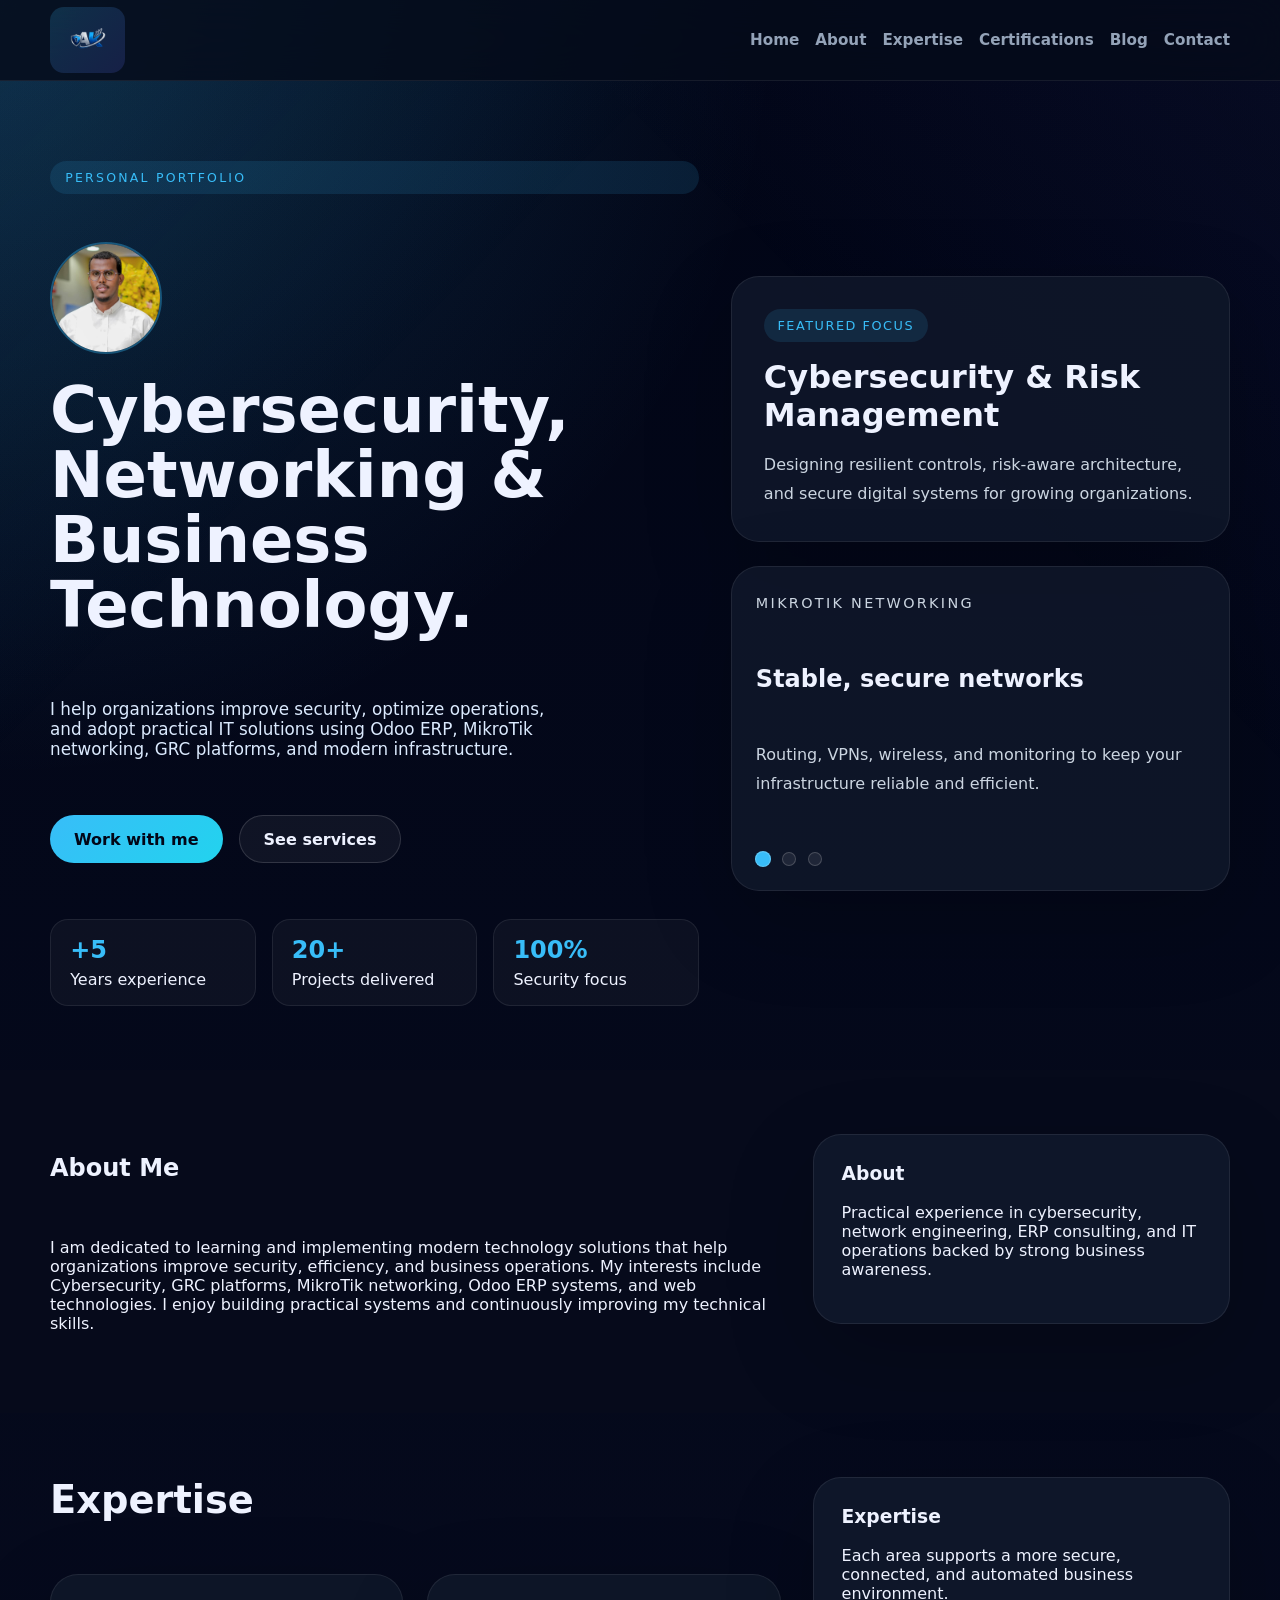
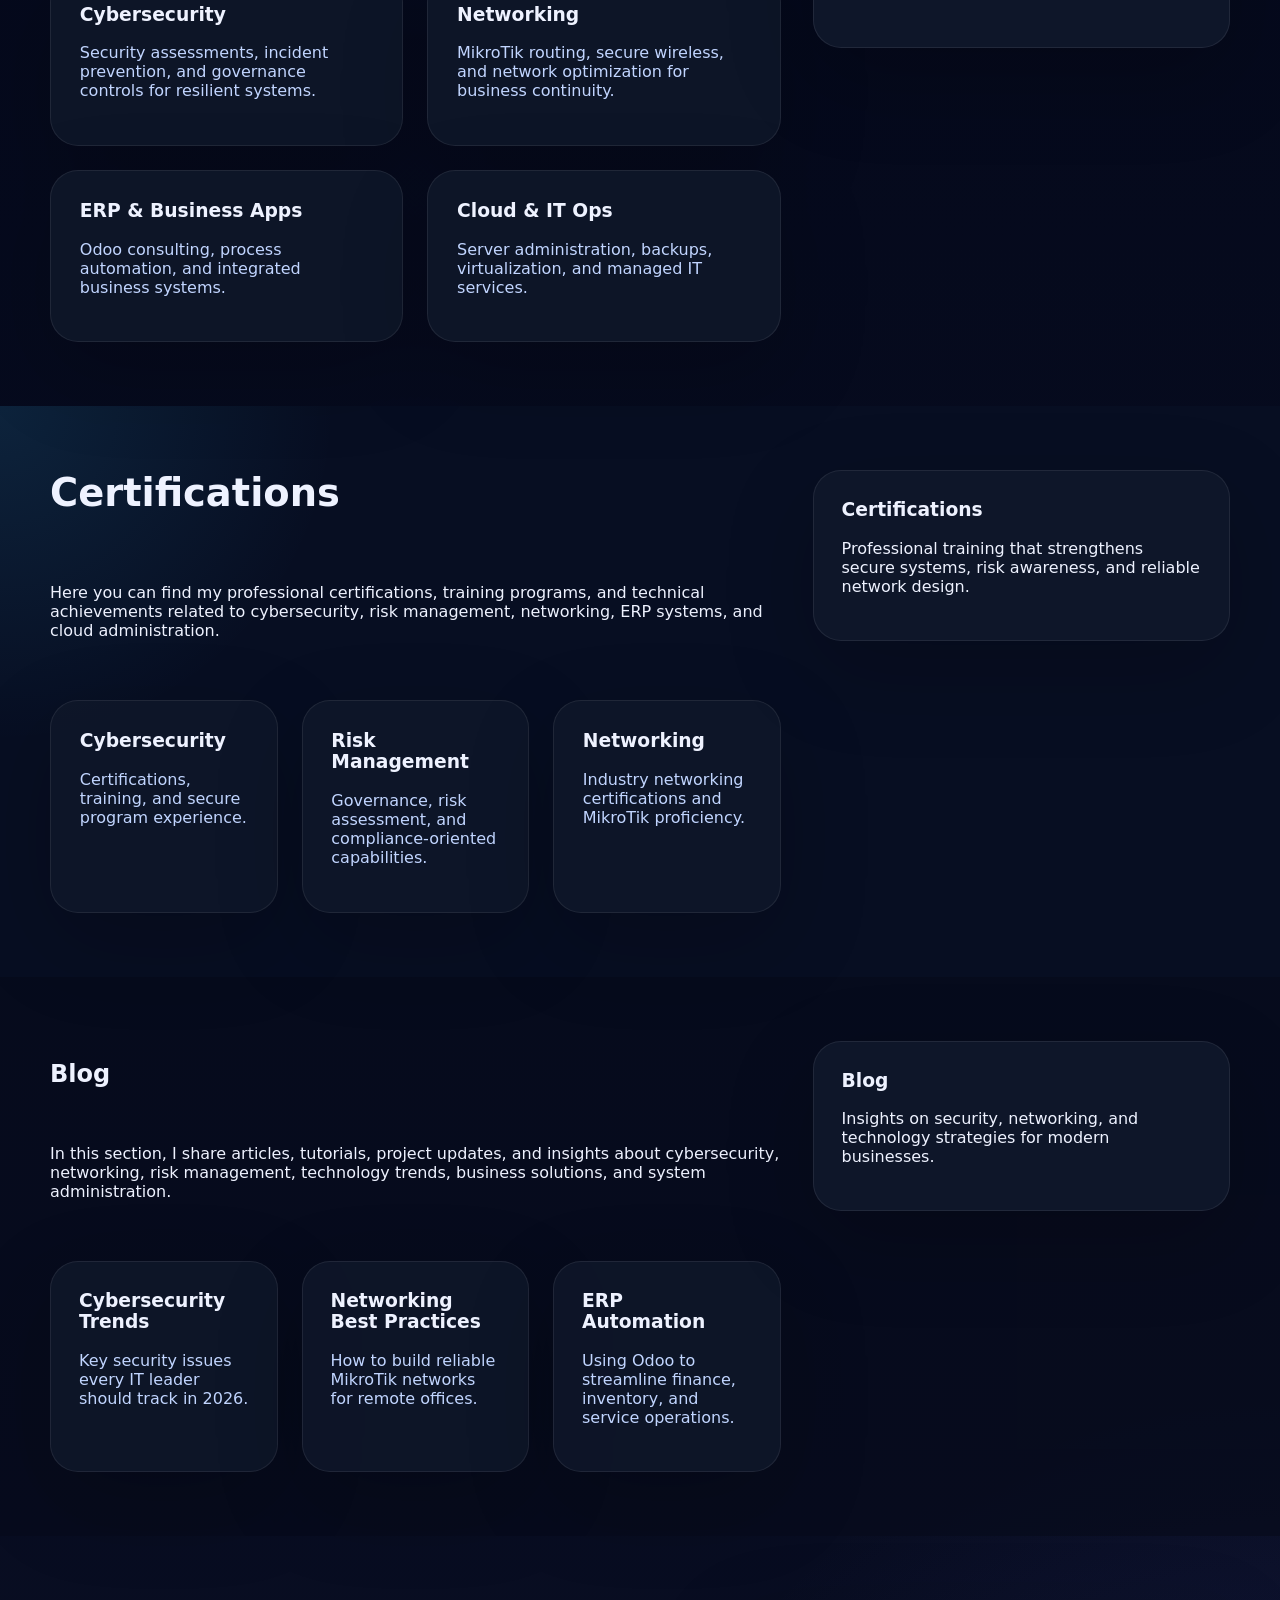
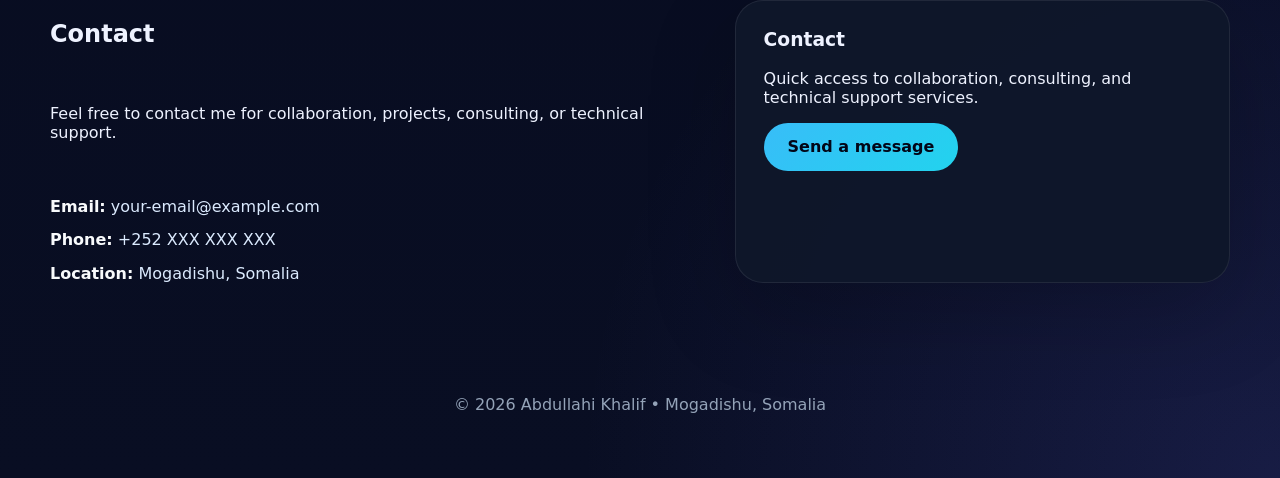
==== index.html @ 7672a243 "first commit" ====
<!DOCTYPE html>
<html lang="en">
<head>
  <meta charset="UTF-8" />
  <meta name="viewport" content="width=device-width, initial-scale=1.0" />
  <title>Abdullahi Khalif | Cybersecurity & Business Technology</title>
  <link rel="stylesheet" href="styles.css" />
</head>
<body>
  <div class="page-shell">
    <header class="topbar">
      <div class="container topbar-inner">
        <a class="brand" href="#home">
          <img src="assets/logo.png" alt="AK logo" class="brand-logo" onerror="this.style.display='none'; this.parentElement.classList.add('brand-image-missing');" />
          <span class="brand-fallback">AK</span>
        </a>
        <nav class="site-nav">
          <a href="#home">Home</a>
          <a href="#about">About</a>
          <a href="#expertise">Expertise</a>
          <a href="#certifications">Certifications</a>
          <a href="#blog">Blog</a>
          <a href="#contact">Contact</a>
        </nav>
      </div>
    </header>

    <main>
      <section id="home" class="hero-section">
        <div class="container hero-grid">
          <div class="hero-copy">
            <span class="eyebrow">Personal Portfolio</span>
            <div class="hero-avatar">
              <img src="assets/profile.jpg" alt="Abdullahi Khalif" onerror="this.style.display='none'; this.parentElement.classList.add('avatar-missing');" />
              <div class="avatar-fallback">AK</div>
            </div>
            <h1>Cybersecurity, Networking & Business Technology.</h1>
            <p>I help organizations improve security, optimize operations, and adopt practical IT solutions using Odoo ERP, MikroTik networking, GRC platforms, and modern infrastructure.</p>
            <div class="hero-actions">
              <a href="#contact" class="btn btn-primary">Work with me</a>
              <a href="#about" class="btn btn-secondary">See services</a>
            </div>
            <div class="hero-stats">
              <div><span>+5</span> Years experience</div>
              <div><span>20+</span> Projects delivered</div>
              <div><span>100%</span> Security focus</div>
            </div>
          </div>

          <div class="hero-showcase">
            <div class="showcase-card">
              <div class="showcase-tag">Featured focus</div>
              <h2>Cybersecurity & Risk Management</h2>
              <p>Designing resilient controls, risk-aware architecture, and secure digital systems for growing organizations.</p>
            </div>
            <div class="slide-panel">
              <div class="slider" id="slider">
                <article class="slide active" data-index="0">
                  <p class="slide-label">MikroTik Networking</p>
                  <h3>Stable, secure networks</h3>
                  <p>Routing, VPNs, wireless, and monitoring to keep your infrastructure reliable and efficient.</p>
                </article>
                <article class="slide" data-index="1">
                  <p class="slide-label">Odoo ERP Systems</p>
                  <h3>Business process automation</h3>
                  <p>ERP design and implementation that connect finance, inventory, and service operations.</p>
                </article>
                <article class="slide" data-index="2">
                  <p class="slide-label">Cloud & IT Administration</p>
                  <h3>Supportive IT operations</h3>
                  <p>System administration, cloud services, and managed support for modern business needs.</p>
                </article>
              </div>
              <div class="slider-nav" id="sliderNav"></div>
            </div>
          </div>
        </div>
      </section>

      <section id="about" class="section section-panel">
        <div class="container section-grid">
          <div class="section-main">
            <h2>About Me</h2>
            <p>I am dedicated to learning and implementing modern technology solutions that help organizations improve security, efficiency, and business operations. My interests include Cybersecurity, GRC platforms, MikroTik networking, Odoo ERP systems, and web technologies. I enjoy building practical systems and continuously improving my technical skills.</p>
          </div>
          <aside class="section-side">
            <div class="section-side-card">
              <h3>About</h3>
              <p>Practical experience in cybersecurity, network engineering, ERP consulting, and IT operations backed by strong business awareness.</p>
            </div>
          </aside>
        </div>
      </section>

      <section id="expertise" class="section services-section">
        <div class="container section-grid">
          <div class="section-main">
            <h2>Expertise</h2>
            <div class="services-grid">
              <div class="service-card">
                <h3>Cybersecurity</h3>
                <p>Security assessments, incident prevention, and governance controls for resilient systems.</p>
              </div>
              <div class="service-card">
                <h3>Networking</h3>
                <p>MikroTik routing, secure wireless, and network optimization for business continuity.</p>
              </div>
              <div class="service-card">
                <h3>ERP & Business Apps</h3>
                <p>Odoo consulting, process automation, and integrated business systems.</p>
              </div>
              <div class="service-card">
                <h3>Cloud & IT Ops</h3>
                <p>Server administration, backups, virtualization, and managed IT services.</p>
              </div>
            </div>
          </div>
          <aside class="section-side">
            <div class="section-side-card">
              <h3>Expertise</h3>
              <p>Each area supports a more secure, connected, and automated business environment.</p>
            </div>
          </aside>
        </div>
      </section>

      <section id="certifications" class="section section-alt">
        <div class="container section-grid">
          <div class="section-main">
            <h2>Certifications</h2>
            <p>Here you can find my professional certifications, training programs, and technical achievements related to cybersecurity, risk management, networking, ERP systems, and cloud administration.</p>
            <div class="cert-grid">
              <div class="cert-card">
                <h3>Cybersecurity</h3>
                <p>Certifications, training, and secure program experience.</p>
              </div>
              <div class="cert-card">
                <h3>Risk Management</h3>
                <p>Governance, risk assessment, and compliance-oriented capabilities.</p>
              </div>
              <div class="cert-card">
                <h3>Networking</h3>
                <p>Industry networking certifications and MikroTik proficiency.</p>
              </div>
            </div>
          </div>
          <aside class="section-side">
            <div class="section-side-card">
              <h3>Certifications</h3>
              <p>Professional training that strengthens secure systems, risk awareness, and reliable network design.</p>
            </div>
          </aside>
        </div>
      </section>

      <section id="blog" class="section section-panel">
        <div class="container section-grid">
          <div class="section-main">
            <h2>Blog</h2>
            <p>In this section, I share articles, tutorials, project updates, and insights about cybersecurity, networking, risk management, technology trends, business solutions, and system administration.</p>
            <div class="blog-grid">
              <article class="blog-card">
                <h3>Cybersecurity Trends</h3>
                <p>Key security issues every IT leader should track in 2026.</p>
              </article>
              <article class="blog-card">
                <h3>Networking Best Practices</h3>
                <p>How to build reliable MikroTik networks for remote offices.</p>
              </article>
              <article class="blog-card">
                <h3>ERP Automation</h3>
                <p>Using Odoo to streamline finance, inventory, and service operations.</p>
              </article>
            </div>
          </div>
          <aside class="section-side">
            <div class="section-side-card">
              <h3>Blog</h3>
              <p>Insights on security, networking, and technology strategies for modern businesses.</p>
            </div>
          </aside>
        </div>
      </section>

      <section id="contact" class="section contact-section">
        <div class="container section-grid contact-grid">
          <div class="section-main">
            <h2>Contact</h2>
            <p>Feel free to contact me for collaboration, projects, consulting, or technical support.</p>
            <ul class="contact-list">
              <li><strong>Email:</strong> <a href="mailto:your-email@example.com">your-email@example.com</a></li>
              <li><strong>Phone:</strong> +252 XXX XXX XXX</li>
              <li><strong>Location:</strong> Mogadishu, Somalia</li>
            </ul>
          </div>
          <aside class="section-side">
            <div class="section-side-card">
              <h3>Contact</h3>
              <p>Quick access to collaboration, consulting, and technical support services.</p>
              <a href="mailto:your-email@example.com" class="btn btn-primary">Send a message</a>
            </div>
          </aside>
        </div>
      </section>
    </main>

    <footer class="site-footer">
      <div class="container footer-inner">
        <p>© 2026 Abdullahi Khalif • Mogadishu, Somalia</p>
      </div>
    </footer>
  </div>
  <script src="script.js"></script>
</body>
</html>
---- styles.css ----
:root {
  --bg: #060b1a;
  --surface: rgba(9, 18, 38, 0.94);
  --surface-strong: rgba(15, 23, 42, 0.96);
  --text: #eef2ff;
  --muted: #94a3b8;
  --accent: #38bdf8;
  --accent-strong: #22d3ee;
  --border: rgba(99, 102, 241, 0.16);
  --shadow: 0 30px 90px rgba(0, 0, 0, 0.2);
}

* {
  box-sizing: border-box;
}

html {
  scroll-behavior: smooth;
}

body {
  margin: 0;
  min-height: 100vh;
  font-family: Inter, system-ui, sans-serif;
  color: var(--text);
  background: radial-gradient(circle at top left, rgba(56, 189, 248, 0.18), transparent 20%),
    radial-gradient(circle at bottom right, rgba(99, 102, 241, 0.16), transparent 18%),
    linear-gradient(180deg, #020617 0%, #090e23 100%);
}

body::before {
  content: "";
  position: fixed;
  inset: 0;
  background: linear-gradient(135deg, rgba(56, 189, 248, 0.08), transparent 35%),
    linear-gradient(225deg, rgba(99, 102, 241, 0.06), transparent 36%);
  pointer-events: none;
}

img {
  display: block;
  max-width: 100%;
}

a {
  color: inherit;
  text-decoration: none;
}

.container {
  width: min(1180px, calc(100% - 2rem));
  margin: 0 auto;
}

.page-shell {
  position: relative;
  z-index: 1;
}

.topbar {
  position: sticky;
  top: 0;
  z-index: 20;
  backdrop-filter: blur(22px);
  background: rgba(6, 11, 26, 0.82);
  border-bottom: 1px solid rgba(255, 255, 255, 0.07);
}

.topbar-inner {
  display: flex;
  align-items: center;
  justify-content: space-between;
  gap: 1rem;
  min-height: 5rem;
}

.brand {
  display: inline-flex;
  align-items: center;
  justify-content: center;
  gap: 0.75rem;
  border-radius: 14px;
  padding: 0.55rem 0.85rem;
  background: linear-gradient(135deg, rgba(56, 189, 248, 0.18), rgba(99, 102, 241, 0.18));
  color: var(--text);
  font-weight: 700;
  letter-spacing: 0.1em;
}

.brand-logo {
  width: 3rem;
  height: 3rem;
  object-fit: contain;
}

.brand-fallback {
  display: none;
  font-size: 1rem;
  font-weight: 800;
}

.brand-image-missing .brand-fallback {
  display: inline-flex;
}

.site-nav {
  display: flex;
  flex-wrap: wrap;
  gap: 1rem;
}

.site-nav a {
  color: var(--muted);
  font-size: 0.95rem;
  font-weight: 600;
  transition: color 0.24s ease;
}

.site-nav a:hover {
  color: var(--accent-strong);
}

.hero-section {
  padding: 5rem 0 4rem;
}

.hero-grid {
  display: grid;
  grid-template-columns: 1.3fr 1fr;
  gap: 2rem;
  align-items: center;
}

.hero-copy {
  display: grid;
  gap: 1.5rem;
}

.hero-avatar {
  width: 7rem;
  height: 7rem;
  border-radius: 999px;
  overflow: hidden;
  border: 2px solid rgba(56, 189, 248, 0.35);
  background: transparent;
  display: grid;
  place-items: center;
  position: relative;
}

.hero-avatar img {
  width: 100%;
  height: 100%;
  object-fit: cover;
  background: transparent;
}

.avatar-fallback {
  width: 100%;
  height: 100%;
  display: grid;
  place-items: center;
  font-weight: 800;
  color: var(--text);
  background: rgba(15, 23, 42, 0.9);
}

.hero-avatar.avatar-missing .avatar-fallback {
  display: grid;
}

.brand-image-missing .brand-fallback {
  display: inline-flex;
}

.brand-fallback {
  display: none;
  font-size: 0.95rem;
}

.eyebrow {
  display: inline-flex;
  padding: 0.55rem 0.95rem;
  border-radius: 999px;
  background: rgba(56, 189, 248, 0.12);
  color: var(--accent);
  text-transform: uppercase;
  letter-spacing: 0.18em;
  font-size: 0.78rem;
  margin-bottom: 1.5rem;
}

.hero-copy h1 {
  margin: 0 0 1.25rem;
  font-size: clamp(2.75rem, 5vw, 4.5rem);
  line-height: 1.02;
}

.hero-copy p {
  max-width: 33rem;
  color: #dbeafe;
  font-size: 1.05rem;
  margin-bottom: 2rem;
}

.hero-actions {
  display: flex;
  flex-wrap: wrap;
  gap: 1rem;
  margin-bottom: 2rem;
}

.btn {
  display: inline-flex;
  align-items: center;
  justify-content: center;
  min-height: 3rem;
  padding: 0 1.5rem;
  border-radius: 999px;
  font-weight: 700;
  transition: transform 0.24s ease, background 0.24s ease;
}

.btn:hover {
  transform: translateY(-1px);
}

.btn-primary {
  background: linear-gradient(135deg, var(--accent), var(--accent-strong));
  color: #020617;
}

.btn-secondary {
  border: 1px solid rgba(255, 255, 255, 0.14);
  color: var(--text);
  background: rgba(255, 255, 255, 0.05);
}

.hero-stats {
  display: grid;
  grid-template-columns: repeat(3, minmax(0, 1fr));
  gap: 1rem;
}

.hero-stats div {
  padding: 1rem 1.2rem;
  border-radius: 18px;
  background: rgba(255, 255, 255, 0.04);
  border: 1px solid rgba(255, 255, 255, 0.08);
}

.hero-stats span {
  display: block;
  font-size: 1.5rem;
  font-weight: 700;
  color: var(--accent);
  margin-bottom: 0.35rem;
}

.hero-showcase {
  display: grid;
  gap: 1.5rem;
}

.showcase-card,
.slide-panel,
.contact-card,
.info-card,
.service-card,
.cert-card,
.blog-card {
  border-radius: 28px;
  background: rgba(15, 23, 42, 0.88);
  border: 1px solid rgba(255, 255, 255, 0.08);
  box-shadow: var(--shadow);
}

.showcase-card {
  padding: 2rem;
}

.showcase-tag {
  display: inline-flex;
  padding: 0.55rem 0.85rem;
  border-radius: 999px;
  background: rgba(56, 189, 248, 0.12);
  color: var(--accent);
  font-size: 0.8rem;
  letter-spacing: 0.12em;
  text-transform: uppercase;
  margin-bottom: 1rem;
}

.showcase-card h2 {
  margin: 0 0 1rem;
  font-size: clamp(1.75rem, 2.5vw, 2.25rem);
}

.showcase-card p {
  margin: 0;
  color: #cbd5e1;
  line-height: 1.85;
}

.slide-panel {
  padding: 1.5rem;
}

.slider {
  min-height: 240px;
  position: relative;
}

.slide {
  position: absolute;
  inset: 0;
  opacity: 0;
  transform: translateY(18px);
  transition: opacity 0.36s ease, transform 0.36s ease;
  display: grid;
  gap: 1rem;
}

.slide.active {
  opacity: 1;
  transform: translateY(0);
}

.slide-label {
  color: var(--accent);
  font-size: 0.9rem;
  text-transform: uppercase;
  letter-spacing: 0.16em;
}

.slide h3 {
  margin: 0;
  font-size: 1.5rem;
}

.slide p {
  margin: 0;
  color: #cbd5e1;
  line-height: 1.8;
}

.slider-nav {
  display: flex;
  gap: 0.75rem;
  margin-top: 1.35rem;
}

.slider-dot {
  width: 0.85rem;
  height: 0.85rem;
  border-radius: 999px;
  border: 1px solid rgba(255, 255, 255, 0.18);
  background: rgba(255, 255, 255, 0.08);
  cursor: pointer;
  transition: transform 0.24s ease, background 0.24s ease;
}

.slider-dot.active {
  background: var(--accent);
  transform: scale(1.15);
}

.section {
  padding: 4rem 0;
}

.section-panel,
.section-alt {
  padding: 4rem 0;
}

.section-panel {
  background: rgba(7, 12, 29, 0.72);
}

.section-grid {
  display: grid;
  grid-template-columns: minmax(0, 1.4fr) minmax(320px, 0.8fr);
  gap: 2rem;
  align-items: start;
}

.section-main,
.section-side {
  display: grid;
  gap: 1.25rem;
}

.section-side {
  position: sticky;
  top: 7rem;
}

.section-side-card {
  padding: 1.75rem;
  border-radius: 28px;
  background: rgba(15, 23, 42, 0.98);
  border: 1px solid rgba(255, 255, 255, 0.08);
  box-shadow: var(--shadow);
}

.section-side-card h3 {
  margin-top: 0;
}

.panel-text h2,
.services-section h2,
.section-alt h2,
.blog-grid h2 {
  margin-top: 0;
  font-size: clamp(2rem, 3vw, 2.75rem);
}

.panel-text p,
.Info-card p,
.service-card p,
.cert-card p,
.blog-card p {
  color: #c1d5ff;
}

.panel-list {
  display: grid;
  gap: 1.25rem;
}

.info-card {
  padding: 1.75rem;
}

.info-card h3 {
  margin-top: 0;
}

.info-card ul {
  list-style: none;
  padding: 0;
  margin: 1rem 0 0;
  display: grid;
  gap: 0.75rem;
}

.info-card li {
  position: relative;
  padding-left: 1.3rem;
}

.info-card li::before {
  content: "◉";
  position: absolute;
  left: 0;
  top: 0;
  color: var(--accent);
  font-size: 0.75rem;
  line-height: 1.5;
}

.services-section {
  background: transparent;
}

.services-grid,
.cert-grid,
.blog-grid,
.contact-grid {
  display: grid;
  gap: 1.5rem;
}

.services-grid {
  grid-template-columns: repeat(2, minmax(0, 1fr));
}

.service-card,
.cert-card,
.blog-card {
  padding: 1.8rem;
}

.service-card h3,
.cert-card h3,
.blog-card h3,
.contact-card h3 {
  margin-top: 0;
}

.section-alt {
  background: radial-gradient(circle at top left, rgba(56, 189, 248, 0.12), transparent 24%),
    rgba(8, 15, 35, 0.98);
}

.cert-grid {
  grid-template-columns: repeat(3, minmax(0, 1fr));
  margin-top: 1.5rem;
}

.blog-grid {
  grid-template-columns: repeat(3, minmax(0, 1fr));
  margin-top: 1.5rem;
}

.blog-card {
  padding: 1.75rem;
}

.contact-section {
  padding: 4rem 0;
}

.contact-grid {
  grid-template-columns: 1.2fr 0.9fr;
  align-items: stretch;
}

.contact-card {
  padding: 2rem;
  display: grid;
  gap: 1rem;
}

.contact-list {
  list-style: none;
  margin: 1.2rem 0 0;
  padding: 0;
  display: grid;
  gap: 0.9rem;
}

.contact-list li {
  color: #dbeafe;
}

.contact-list strong {
  color: #f8fafc;
}

.site-footer {
  padding: 2rem 0 3rem;
}

.footer-inner {
  text-align: center;
  color: var(--muted);
}

@media (max-width: 1024px) {
  .hero-grid,
  .panel-grid,
  .services-grid,
  .cert-grid,
  .blog-grid,
  .contact-grid {
    grid-template-columns: 1fr;
  }

  .hero-section {
    padding-top: 3.5rem;
  }
}

@media (max-width: 680px) {
  .topbar-inner {
    flex-direction: column;
    align-items: stretch;
  }

  .site-nav {
    justify-content: center;
  }

  .hero-copy h1 {
    font-size: clamp(2.5rem, 9vw, 3.25rem);
  }

  .hero-actions {
    flex-direction: column;
  }

  .hero-stats {
    grid-template-columns: 1fr;
  }
}
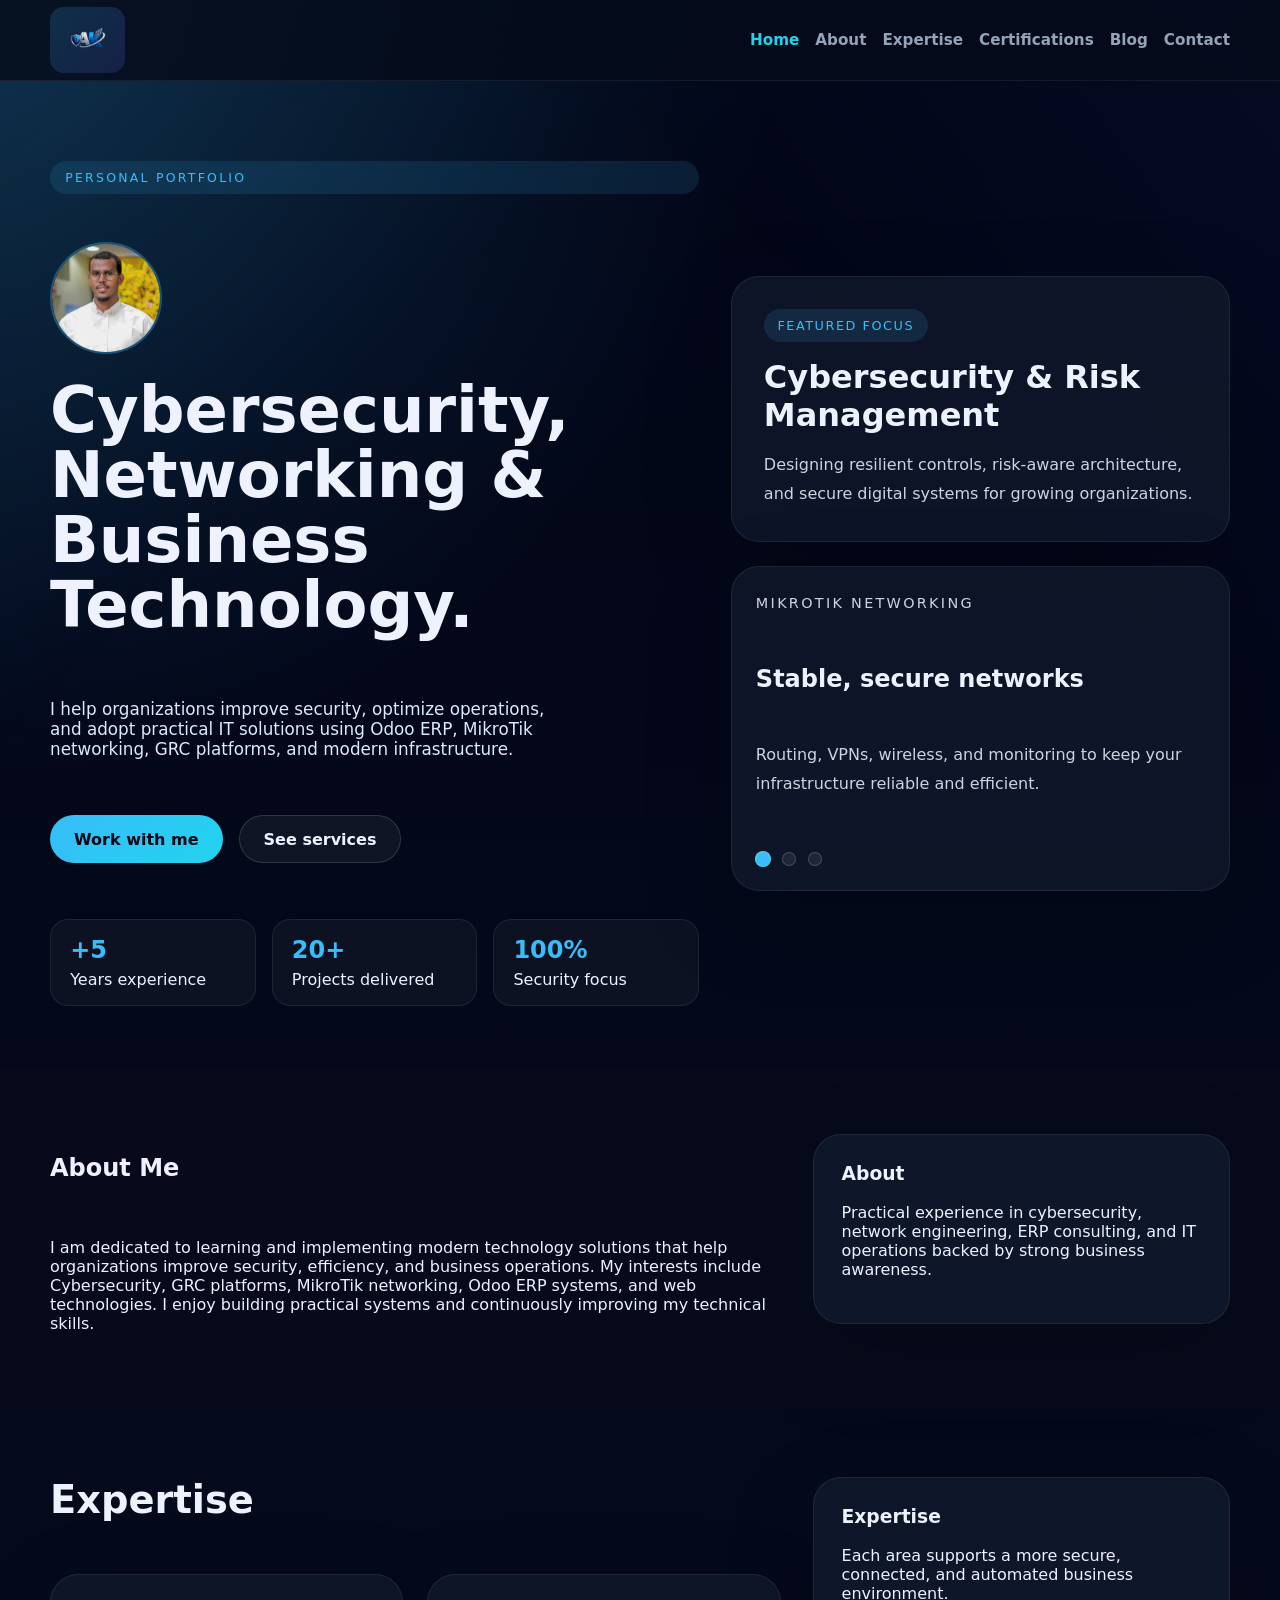
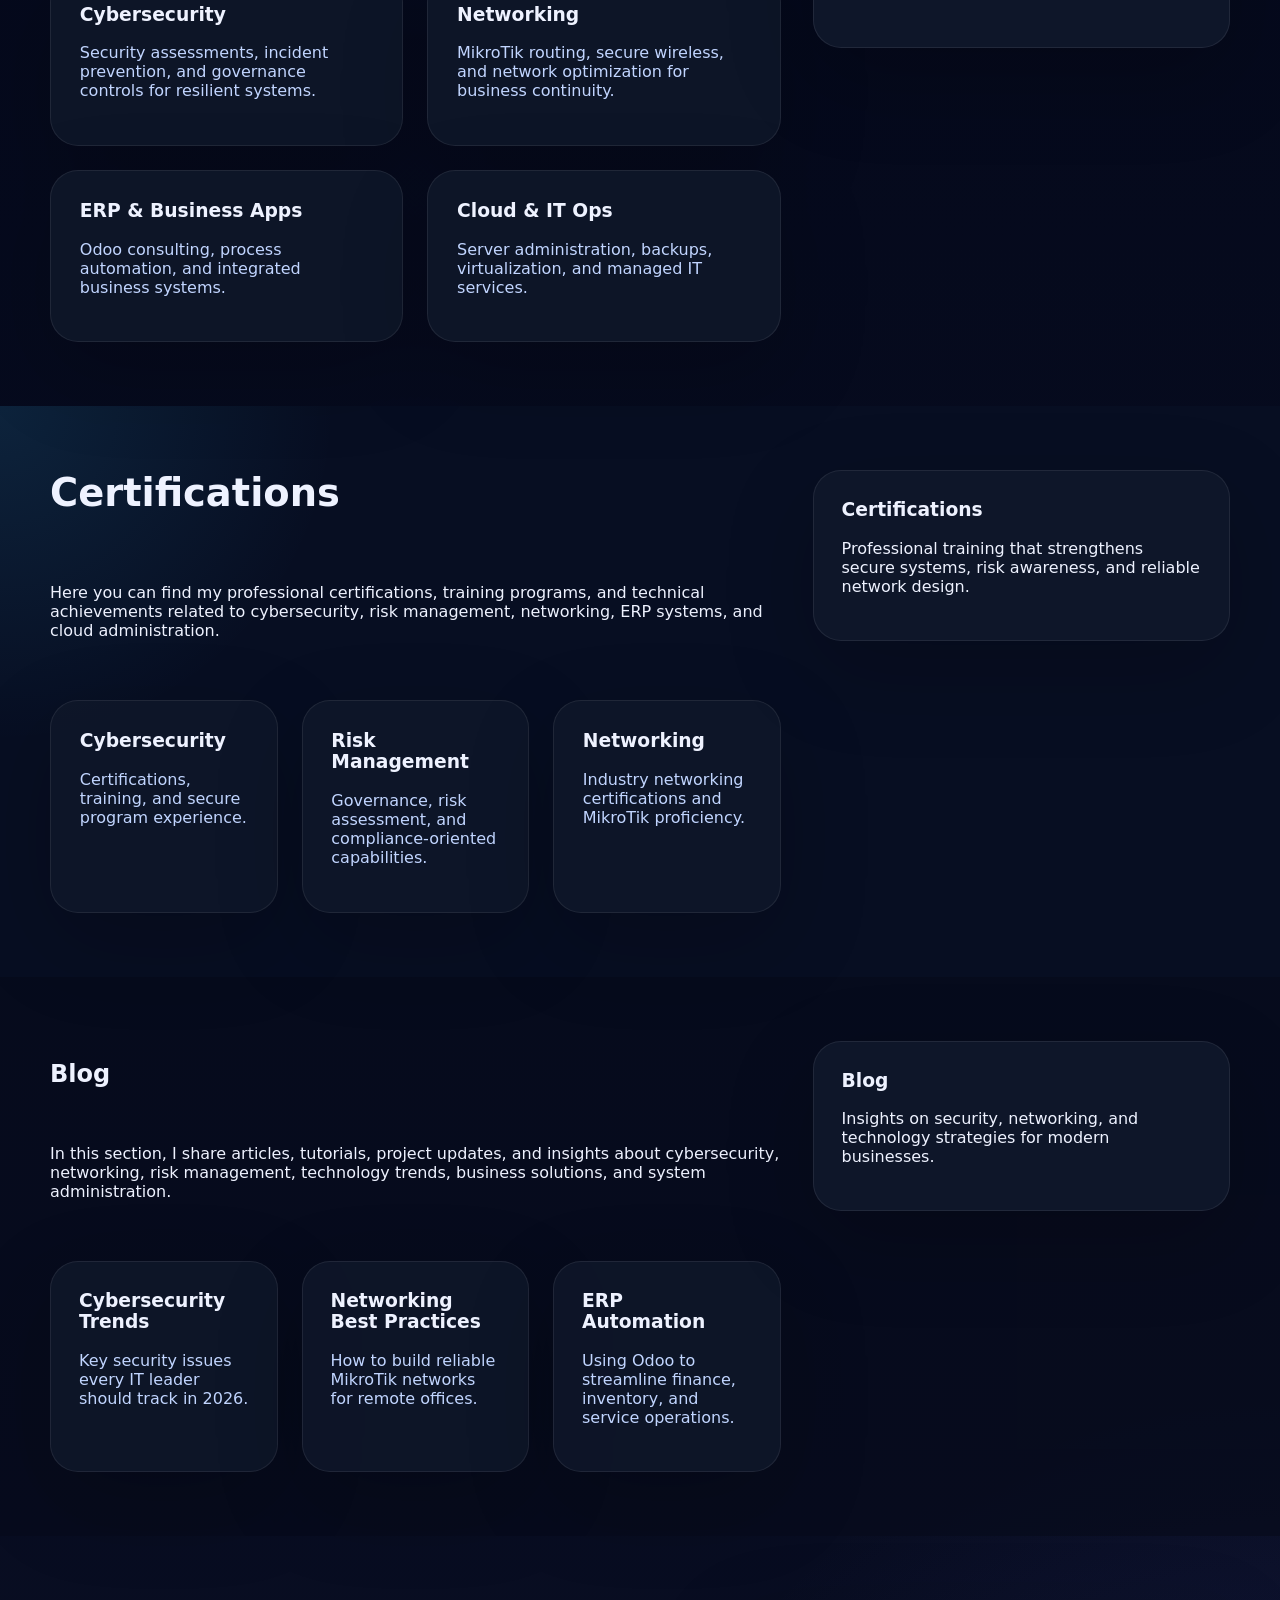
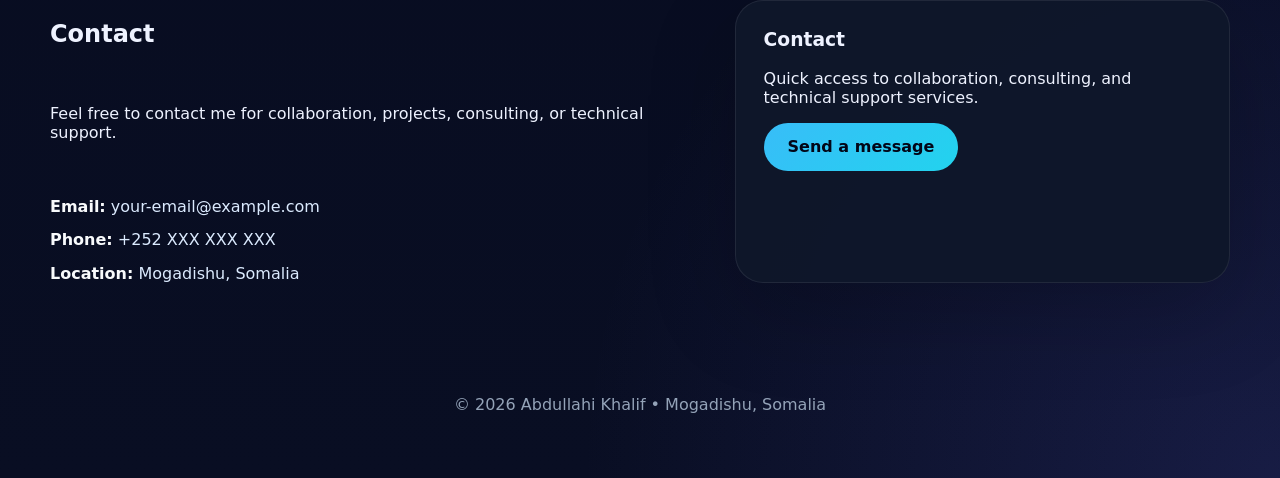
==== commit ad1d1f4a: "Add header/footer partials and include.js; update pages to use include" ====
--- a/index.html
+++ b/index.html
@@ -8,22 +8,7 @@
 </head>
 <body>
   <div class="page-shell">
-    <header class="topbar">
-      <div class="container topbar-inner">
-        <a class="brand" href="#home">
-          <img src="assets/logo.png" alt="AK logo" class="brand-logo" onerror="this.style.display='none'; this.parentElement.classList.add('brand-image-missing');" />
-          <span class="brand-fallback">AK</span>
-        </a>
-        <nav class="site-nav">
-          <a href="#home">Home</a>
-          <a href="#about">About</a>
-          <a href="#expertise">Expertise</a>
-          <a href="#certifications">Certifications</a>
-          <a href="#blog">Blog</a>
-          <a href="#contact">Contact</a>
-        </nav>
-      </div>
-    </header>
+    <div data-include="partials/header.html"></div>
 
     <main>
       <section id="home" class="hero-section">
@@ -37,8 +22,8 @@
             <h1>Cybersecurity, Networking & Business Technology.</h1>
             <p>I help organizations improve security, optimize operations, and adopt practical IT solutions using Odoo ERP, MikroTik networking, GRC platforms, and modern infrastructure.</p>
             <div class="hero-actions">
-              <a href="#contact" class="btn btn-primary">Work with me</a>
-              <a href="#about" class="btn btn-secondary">See services</a>
+              <a href="contact.html" class="btn btn-primary">Work with me</a>
+              <a href="about.html" class="btn btn-secondary">See services</a>
             </div>
             <div class="hero-stats">
               <div><span>+5</span> Years experience</div>
@@ -204,12 +189,9 @@
       </section>
     </main>
 
-    <footer class="site-footer">
-      <div class="container footer-inner">
-        <p>© 2026 Abdullahi Khalif • Mogadishu, Somalia</p>
-      </div>
-    </footer>
+    <div data-include="partials/footer.html"></div>
   </div>
+  <script src="include.js"></script>
   <script src="script.js"></script>
 </body>
 </html>
--- a/styles.css
+++ b/styles.css
@@ -120,6 +120,12 @@
   color: var(--accent-strong);
 }
 
+/* Active nav link */
+.site-nav a.active {
+  color: var(--accent-strong);
+  font-weight: 800;
+}
+
 .hero-section {
   padding: 5rem 0 4rem;
 }
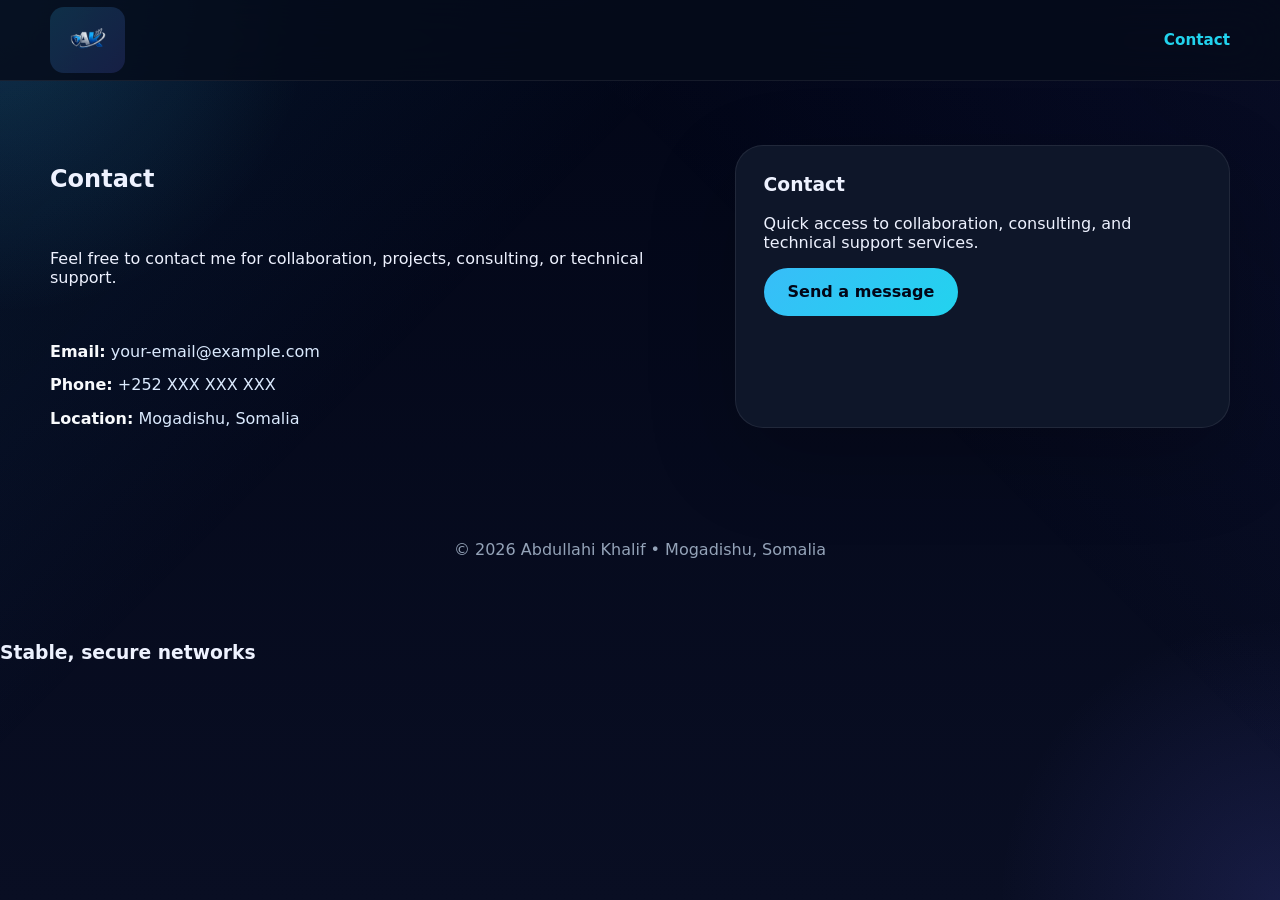
==== commit 6d6a3fd4: "Keep only Contact as index; remove other pages and simplify header" ====
--- a/index.html
+++ b/index.html
@@ -2,196 +2,44 @@
 <html lang="en">
 <head>
   <meta charset="UTF-8" />
-  <meta name="viewport" content="width=device-width, initial-scale=1.0" />
-  <title>Abdullahi Khalif | Cybersecurity & Business Technology</title>
-  <link rel="stylesheet" href="styles.css" />
-</head>
-<body>
-  <div class="page-shell">
-    <div data-include="partials/header.html"></div>
+  <!DOCTYPE html>
+  <html lang="en">
+  <head>
+    <meta charset="UTF-8" />
+    <meta name="viewport" content="width=device-width, initial-scale=1.0" />
+    <title>Contact — Abdullahi Khalif</title>
+    <link rel="stylesheet" href="styles.css" />
+  </head>
+  <body>
+    <div class="page-shell">
+      <div data-include="partials/header.html"></div>
 
-    <main>
-      <section id="home" class="hero-section">
-        <div class="container hero-grid">
-          <div class="hero-copy">
-            <span class="eyebrow">Personal Portfolio</span>
-            <div class="hero-avatar">
-              <img src="assets/profile.jpg" alt="Abdullahi Khalif" onerror="this.style.display='none'; this.parentElement.classList.add('avatar-missing');" />
-              <div class="avatar-fallback">AK</div>
+      <main>
+        <section class="section contact-section">
+          <div class="container section-grid contact-grid">
+            <div class="section-main">
+              <h2>Contact</h2>
+              <p>Feel free to contact me for collaboration, projects, consulting, or technical support.</p>
+              <ul class="contact-list">
+                <li><strong>Email:</strong> <a href="mailto:your-email@example.com">your-email@example.com</a></li>
+                <li><strong>Phone:</strong> +252 XXX XXX XXX</li>
+                <li><strong>Location:</strong> Mogadishu, Somalia</li>
+              </ul>
             </div>
-            <h1>Cybersecurity, Networking & Business Technology.</h1>
-            <p>I help organizations improve security, optimize operations, and adopt practical IT solutions using Odoo ERP, MikroTik networking, GRC platforms, and modern infrastructure.</p>
-            <div class="hero-actions">
-              <a href="contact.html" class="btn btn-primary">Work with me</a>
-              <a href="about.html" class="btn btn-secondary">See services</a>
-            </div>
-            <div class="hero-stats">
-              <div><span>+5</span> Years experience</div>
-              <div><span>20+</span> Projects delivered</div>
-              <div><span>100%</span> Security focus</div>
-            </div>
+            <aside class="section-side">
+              <div class="section-side-card">
+                <h3>Contact</h3>
+                <p>Quick access to collaboration, consulting, and technical support services.</p>
+                <a href="mailto:your-email@example.com" class="btn btn-primary">Send a message</a>
+              </div>
+            </aside>
           </div>
+        </section>
+      </main>
 
-          <div class="hero-showcase">
-            <div class="showcase-card">
-              <div class="showcase-tag">Featured focus</div>
-              <h2>Cybersecurity & Risk Management</h2>
-              <p>Designing resilient controls, risk-aware architecture, and secure digital systems for growing organizations.</p>
-            </div>
-            <div class="slide-panel">
-              <div class="slider" id="slider">
-                <article class="slide active" data-index="0">
-                  <p class="slide-label">MikroTik Networking</p>
+      <div data-include="partials/footer.html"></div>
+    </div>
+    <script src="include.js"></script>
+  </body>
+  </html>
                   <h3>Stable, secure networks</h3>
-                  <p>Routing, VPNs, wireless, and monitoring to keep your infrastructure reliable and efficient.</p>
-                </article>
-                <article class="slide" data-index="1">
-                  <p class="slide-label">Odoo ERP Systems</p>
-                  <h3>Business process automation</h3>
-                  <p>ERP design and implementation that connect finance, inventory, and service operations.</p>
-                </article>
-                <article class="slide" data-index="2">
-                  <p class="slide-label">Cloud & IT Administration</p>
-                  <h3>Supportive IT operations</h3>
-                  <p>System administration, cloud services, and managed support for modern business needs.</p>
-                </article>
-              </div>
-              <div class="slider-nav" id="sliderNav"></div>
-            </div>
-          </div>
-        </div>
-      </section>
-
-      <section id="about" class="section section-panel">
-        <div class="container section-grid">
-          <div class="section-main">
-            <h2>About Me</h2>
-            <p>I am dedicated to learning and implementing modern technology solutions that help organizations improve security, efficiency, and business operations. My interests include Cybersecurity, GRC platforms, MikroTik networking, Odoo ERP systems, and web technologies. I enjoy building practical systems and continuously improving my technical skills.</p>
-          </div>
-          <aside class="section-side">
-            <div class="section-side-card">
-              <h3>About</h3>
-              <p>Practical experience in cybersecurity, network engineering, ERP consulting, and IT operations backed by strong business awareness.</p>
-            </div>
-          </aside>
-        </div>
-      </section>
-
-      <section id="expertise" class="section services-section">
-        <div class="container section-grid">
-          <div class="section-main">
-            <h2>Expertise</h2>
-            <div class="services-grid">
-              <div class="service-card">
-                <h3>Cybersecurity</h3>
-                <p>Security assessments, incident prevention, and governance controls for resilient systems.</p>
-              </div>
-              <div class="service-card">
-                <h3>Networking</h3>
-                <p>MikroTik routing, secure wireless, and network optimization for business continuity.</p>
-              </div>
-              <div class="service-card">
-                <h3>ERP & Business Apps</h3>
-                <p>Odoo consulting, process automation, and integrated business systems.</p>
-              </div>
-              <div class="service-card">
-                <h3>Cloud & IT Ops</h3>
-                <p>Server administration, backups, virtualization, and managed IT services.</p>
-              </div>
-            </div>
-          </div>
-          <aside class="section-side">
-            <div class="section-side-card">
-              <h3>Expertise</h3>
-              <p>Each area supports a more secure, connected, and automated business environment.</p>
-            </div>
-          </aside>
-        </div>
-      </section>
-
-      <section id="certifications" class="section section-alt">
-        <div class="container section-grid">
-          <div class="section-main">
-            <h2>Certifications</h2>
-            <p>Here you can find my professional certifications, training programs, and technical achievements related to cybersecurity, risk management, networking, ERP systems, and cloud administration.</p>
-            <div class="cert-grid">
-              <div class="cert-card">
-                <h3>Cybersecurity</h3>
-                <p>Certifications, training, and secure program experience.</p>
-              </div>
-              <div class="cert-card">
-                <h3>Risk Management</h3>
-                <p>Governance, risk assessment, and compliance-oriented capabilities.</p>
-              </div>
-              <div class="cert-card">
-                <h3>Networking</h3>
-                <p>Industry networking certifications and MikroTik proficiency.</p>
-              </div>
-            </div>
-          </div>
-          <aside class="section-side">
-            <div class="section-side-card">
-              <h3>Certifications</h3>
-              <p>Professional training that strengthens secure systems, risk awareness, and reliable network design.</p>
-            </div>
-          </aside>
-        </div>
-      </section>
-
-      <section id="blog" class="section section-panel">
-        <div class="container section-grid">
-          <div class="section-main">
-            <h2>Blog</h2>
-            <p>In this section, I share articles, tutorials, project updates, and insights about cybersecurity, networking, risk management, technology trends, business solutions, and system administration.</p>
-            <div class="blog-grid">
-              <article class="blog-card">
-                <h3>Cybersecurity Trends</h3>
-                <p>Key security issues every IT leader should track in 2026.</p>
-              </article>
-              <article class="blog-card">
-                <h3>Networking Best Practices</h3>
-                <p>How to build reliable MikroTik networks for remote offices.</p>
-              </article>
-              <article class="blog-card">
-                <h3>ERP Automation</h3>
-                <p>Using Odoo to streamline finance, inventory, and service operations.</p>
-              </article>
-            </div>
-          </div>
-          <aside class="section-side">
-            <div class="section-side-card">
-              <h3>Blog</h3>
-              <p>Insights on security, networking, and technology strategies for modern businesses.</p>
-            </div>
-          </aside>
-        </div>
-      </section>
-
-      <section id="contact" class="section contact-section">
-        <div class="container section-grid contact-grid">
-          <div class="section-main">
-            <h2>Contact</h2>
-            <p>Feel free to contact me for collaboration, projects, consulting, or technical support.</p>
-            <ul class="contact-list">
-              <li><strong>Email:</strong> <a href="mailto:your-email@example.com">your-email@example.com</a></li>
-              <li><strong>Phone:</strong> +252 XXX XXX XXX</li>
-              <li><strong>Location:</strong> Mogadishu, Somalia</li>
-            </ul>
-          </div>
-          <aside class="section-side">
-            <div class="section-side-card">
-              <h3>Contact</h3>
-              <p>Quick access to collaboration, consulting, and technical support services.</p>
-              <a href="mailto:your-email@example.com" class="btn btn-primary">Send a message</a>
-            </div>
-          </aside>
-        </div>
-      </section>
-    </main>
-
-    <div data-include="partials/footer.html"></div>
-  </div>
-  <script src="include.js"></script>
-  <script src="script.js"></script>
-</body>
-</html>
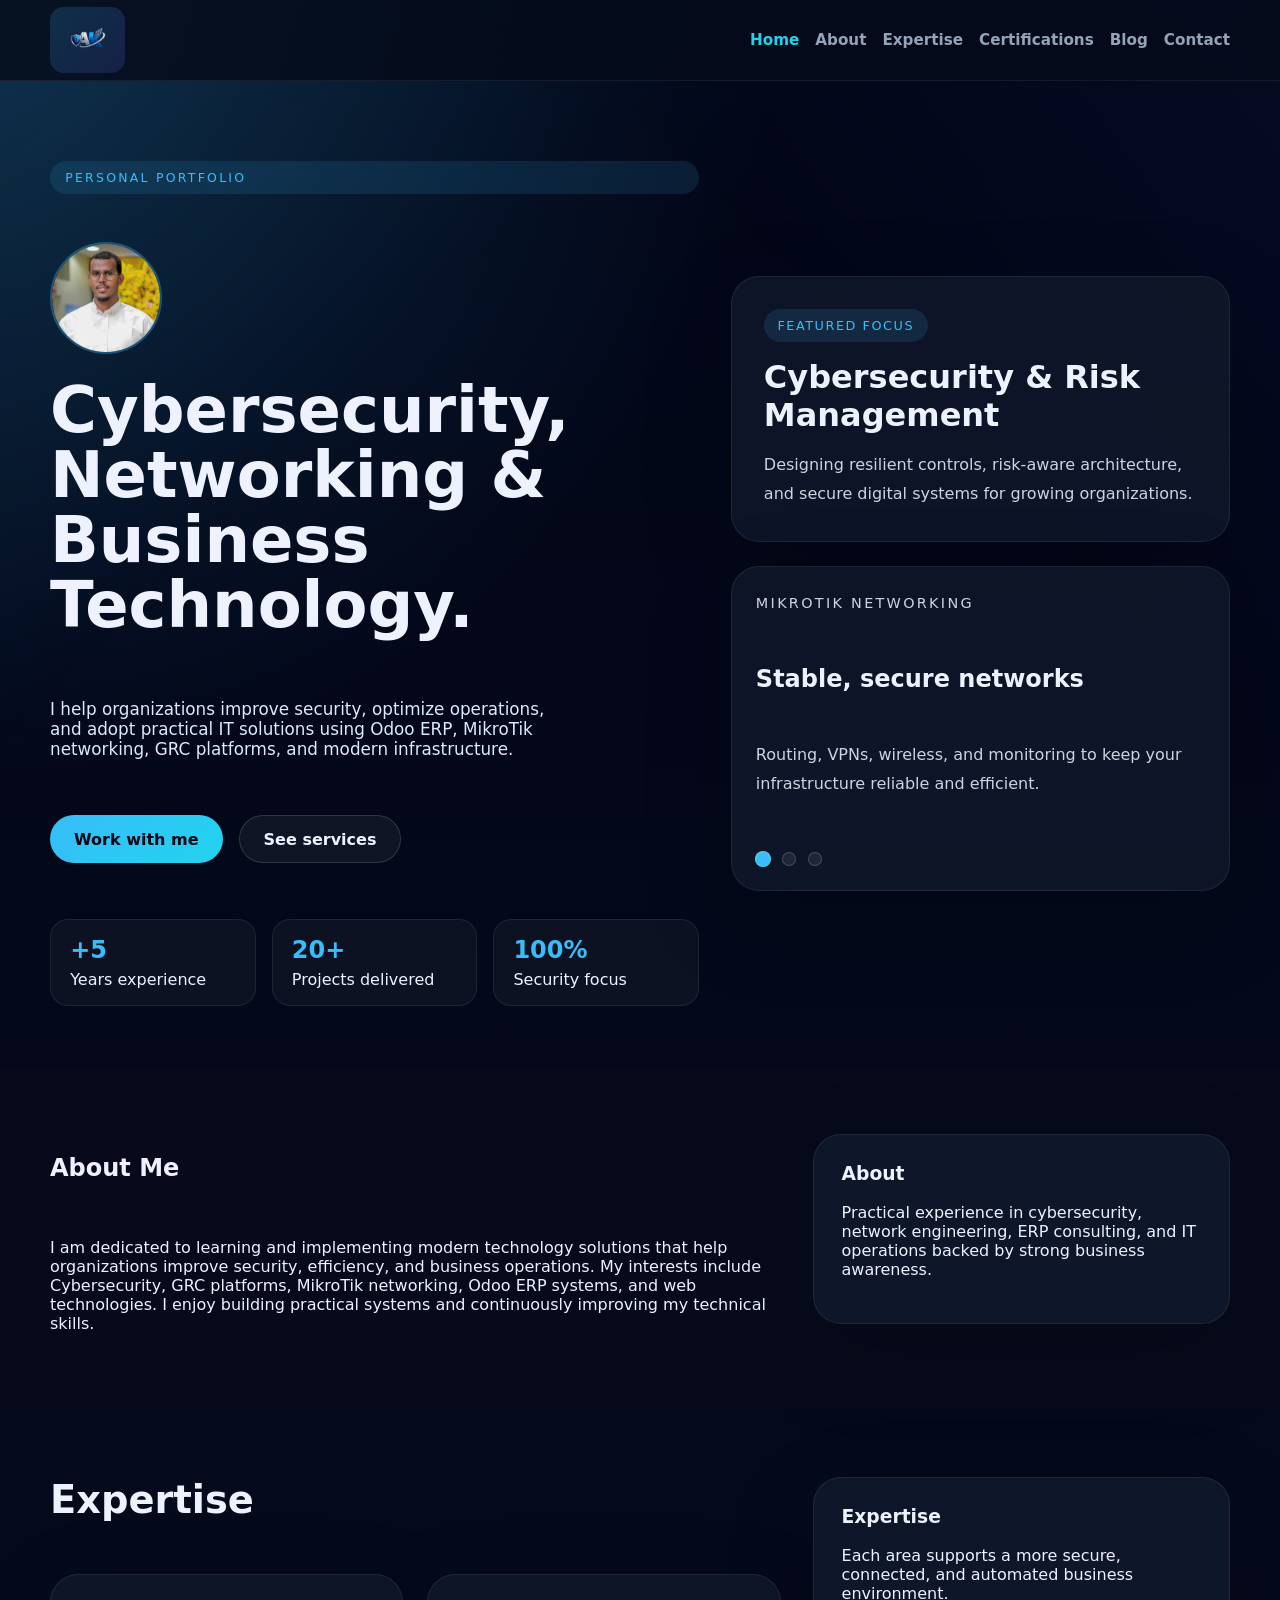
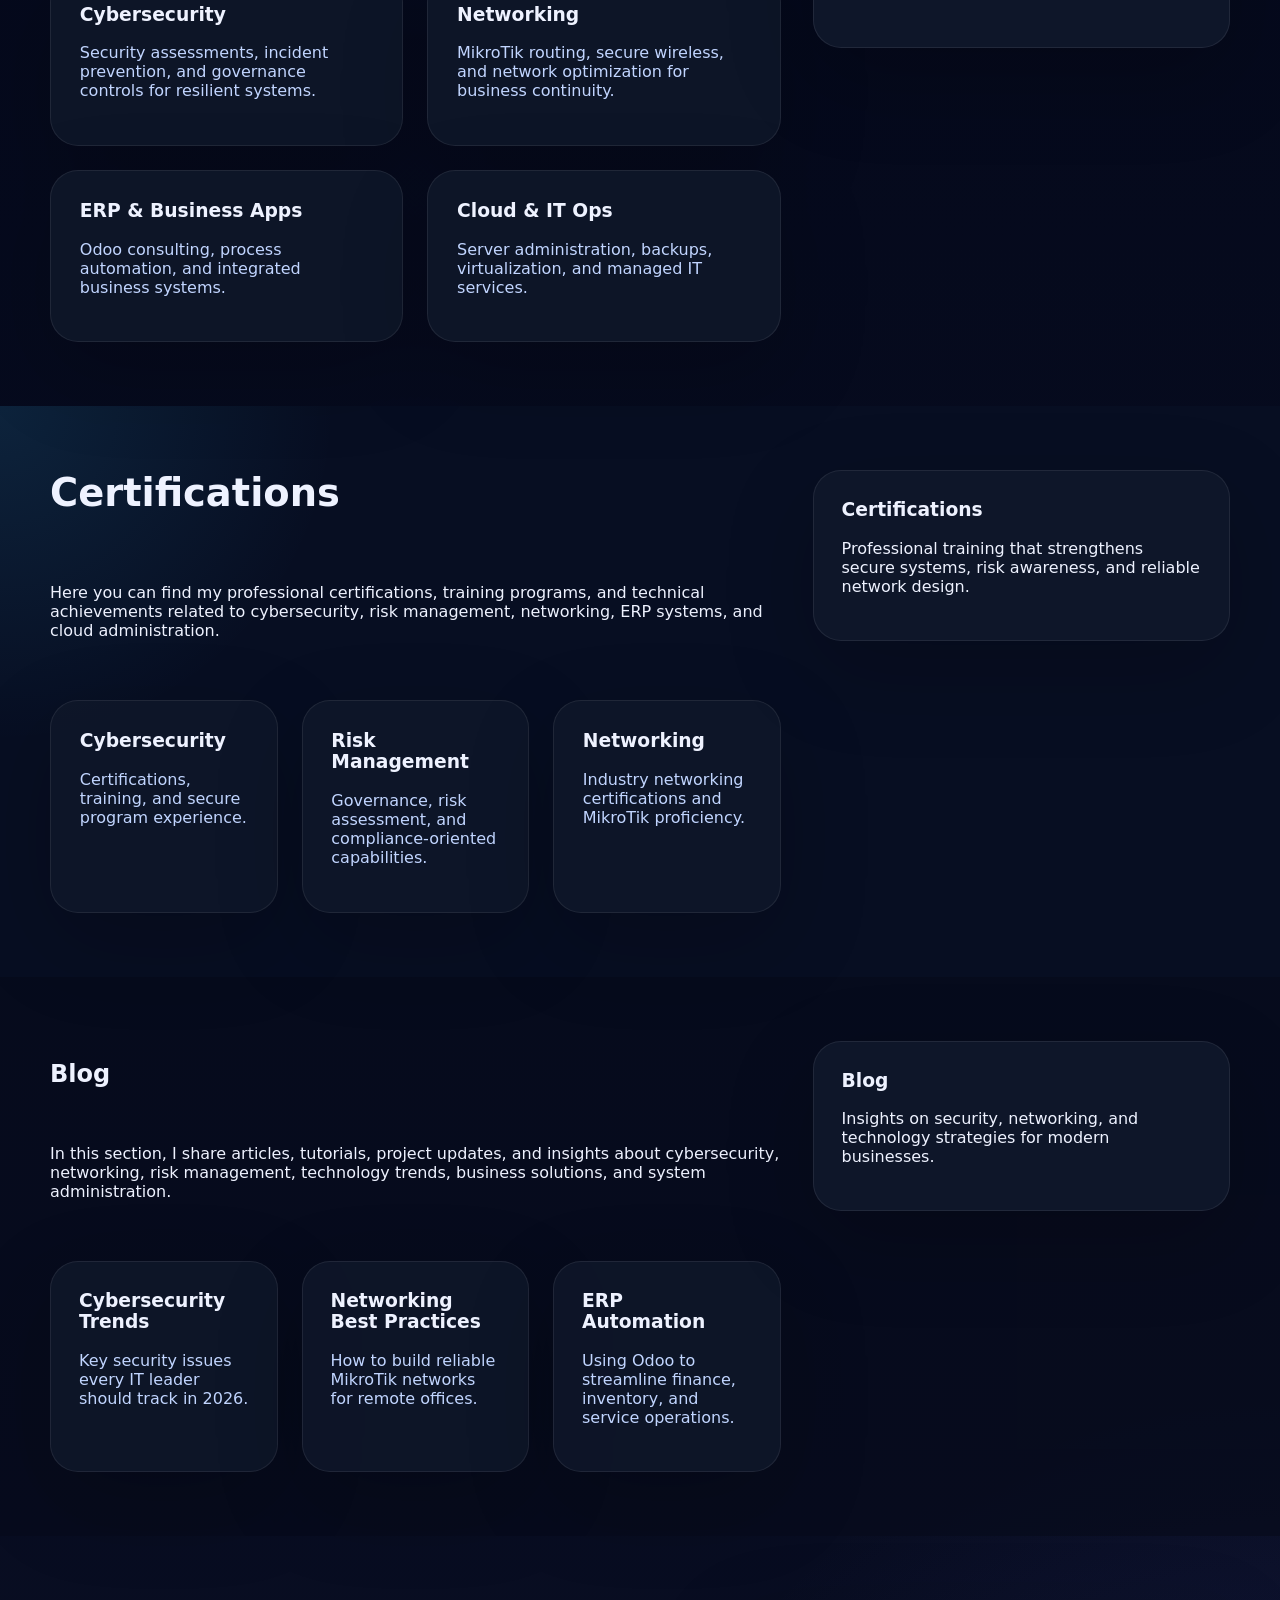
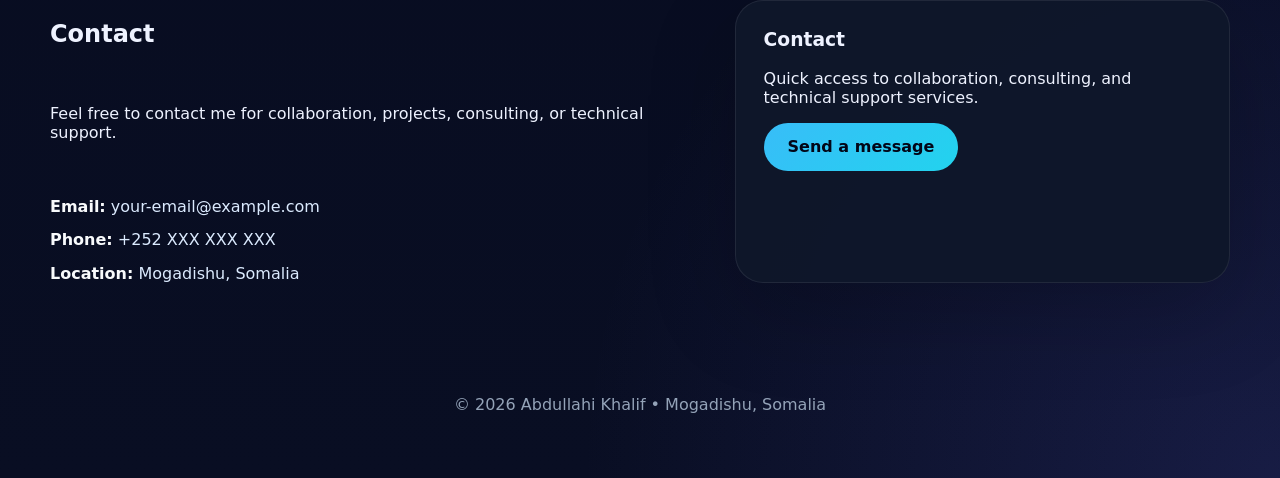
==== commit ee6127de: "Restore pages and header (undo deletion)" ====
--- a/index.html
+++ b/index.html
@@ -2,44 +2,196 @@
 <html lang="en">
 <head>
   <meta charset="UTF-8" />
-  <!DOCTYPE html>
-  <html lang="en">
-  <head>
-    <meta charset="UTF-8" />
-    <meta name="viewport" content="width=device-width, initial-scale=1.0" />
-    <title>Contact — Abdullahi Khalif</title>
-    <link rel="stylesheet" href="styles.css" />
-  </head>
-  <body>
-    <div class="page-shell">
-      <div data-include="partials/header.html"></div>
+  <meta name="viewport" content="width=device-width, initial-scale=1.0" />
+  <title>Abdullahi Khalif | Cybersecurity & Business Technology</title>
+  <link rel="stylesheet" href="styles.css" />
+</head>
+<body>
+  <div class="page-shell">
+    <div data-include="partials/header.html"></div>
 
-      <main>
-        <section class="section contact-section">
-          <div class="container section-grid contact-grid">
-            <div class="section-main">
-              <h2>Contact</h2>
-              <p>Feel free to contact me for collaboration, projects, consulting, or technical support.</p>
-              <ul class="contact-list">
-                <li><strong>Email:</strong> <a href="mailto:your-email@example.com">your-email@example.com</a></li>
-                <li><strong>Phone:</strong> +252 XXX XXX XXX</li>
-                <li><strong>Location:</strong> Mogadishu, Somalia</li>
-              </ul>
+    <main>
+      <section id="home" class="hero-section">
+        <div class="container hero-grid">
+          <div class="hero-copy">
+            <span class="eyebrow">Personal Portfolio</span>
+            <div class="hero-avatar">
+              <img src="assets/profile.jpg" alt="Abdullahi Khalif" onerror="this.style.display='none'; this.parentElement.classList.add('avatar-missing');" />
+              <div class="avatar-fallback">AK</div>
             </div>
-            <aside class="section-side">
-              <div class="section-side-card">
-                <h3>Contact</h3>
-                <p>Quick access to collaboration, consulting, and technical support services.</p>
-                <a href="mailto:your-email@example.com" class="btn btn-primary">Send a message</a>
+            <h1>Cybersecurity, Networking & Business Technology.</h1>
+            <p>I help organizations improve security, optimize operations, and adopt practical IT solutions using Odoo ERP, MikroTik networking, GRC platforms, and modern infrastructure.</p>
+            <div class="hero-actions">
+              <a href="contact.html" class="btn btn-primary">Work with me</a>
+              <a href="about.html" class="btn btn-secondary">See services</a>
+            </div>
+            <div class="hero-stats">
+              <div><span>+5</span> Years experience</div>
+              <div><span>20+</span> Projects delivered</div>
+              <div><span>100%</span> Security focus</div>
+            </div>
+          </div>
+
+          <div class="hero-showcase">
+            <div class="showcase-card">
+              <div class="showcase-tag">Featured focus</div>
+              <h2>Cybersecurity & Risk Management</h2>
+              <p>Designing resilient controls, risk-aware architecture, and secure digital systems for growing organizations.</p>
+            </div>
+            <div class="slide-panel">
+              <div class="slider" id="slider">
+                <article class="slide active" data-index="0">
+                  <p class="slide-label">MikroTik Networking</p>
+                  <h3>Stable, secure networks</h3>
+                  <p>Routing, VPNs, wireless, and monitoring to keep your infrastructure reliable and efficient.</p>
+                </article>
+                <article class="slide" data-index="1">
+                  <p class="slide-label">Odoo ERP Systems</p>
+                  <h3>Business process automation</h3>
+                  <p>ERP design and implementation that connect finance, inventory, and service operations.</p>
+                </article>
+                <article class="slide" data-index="2">
+                  <p class="slide-label">Cloud & IT Administration</p>
+                  <h3>Supportive IT operations</h3>
+                  <p>System administration, cloud services, and managed support for modern business needs.</p>
+                </article>
               </div>
-            </aside>
+              <div class="slider-nav" id="sliderNav"></div>
+            </div>
           </div>
-        </section>
-      </main>
+        </div>
+      </section>
 
-      <div data-include="partials/footer.html"></div>
-    </div>
-    <script src="include.js"></script>
-  </body>
-  </html>
-                  <h3>Stable, secure networks</h3>
+      <section id="about" class="section section-panel">
+        <div class="container section-grid">
+          <div class="section-main">
+            <h2>About Me</h2>
+            <p>I am dedicated to learning and implementing modern technology solutions that help organizations improve security, efficiency, and business operations. My interests include Cybersecurity, GRC platforms, MikroTik networking, Odoo ERP systems, and web technologies. I enjoy building practical systems and continuously improving my technical skills.</p>
+          </div>
+          <aside class="section-side">
+            <div class="section-side-card">
+              <h3>About</h3>
+              <p>Practical experience in cybersecurity, network engineering, ERP consulting, and IT operations backed by strong business awareness.</p>
+            </div>
+          </aside>
+        </div>
+      </section>
+
+      <section id="expertise" class="section services-section">
+        <div class="container section-grid">
+          <div class="section-main">
+            <h2>Expertise</h2>
+            <div class="services-grid">
+              <div class="service-card">
+                <h3>Cybersecurity</h3>
+                <p>Security assessments, incident prevention, and governance controls for resilient systems.</p>
+              </div>
+              <div class="service-card">
+                <h3>Networking</h3>
+                <p>MikroTik routing, secure wireless, and network optimization for business continuity.</p>
+              </div>
+              <div class="service-card">
+                <h3>ERP & Business Apps</h3>
+                <p>Odoo consulting, process automation, and integrated business systems.</p>
+              </div>
+              <div class="service-card">
+                <h3>Cloud & IT Ops</h3>
+                <p>Server administration, backups, virtualization, and managed IT services.</p>
+              </div>
+            </div>
+          </div>
+          <aside class="section-side">
+            <div class="section-side-card">
+              <h3>Expertise</h3>
+              <p>Each area supports a more secure, connected, and automated business environment.</p>
+            </div>
+          </aside>
+        </div>
+      </section>
+
+      <section id="certifications" class="section section-alt">
+        <div class="container section-grid">
+          <div class="section-main">
+            <h2>Certifications</h2>
+            <p>Here you can find my professional certifications, training programs, and technical achievements related to cybersecurity, risk management, networking, ERP systems, and cloud administration.</p>
+            <div class="cert-grid">
+              <div class="cert-card">
+                <h3>Cybersecurity</h3>
+                <p>Certifications, training, and secure program experience.</p>
+              </div>
+              <div class="cert-card">
+                <h3>Risk Management</h3>
+                <p>Governance, risk assessment, and compliance-oriented capabilities.</p>
+              </div>
+              <div class="cert-card">
+                <h3>Networking</h3>
+                <p>Industry networking certifications and MikroTik proficiency.</p>
+              </div>
+            </div>
+          </div>
+          <aside class="section-side">
+            <div class="section-side-card">
+              <h3>Certifications</h3>
+              <p>Professional training that strengthens secure systems, risk awareness, and reliable network design.</p>
+            </div>
+          </aside>
+        </div>
+      </section>
+
+      <section id="blog" class="section section-panel">
+        <div class="container section-grid">
+          <div class="section-main">
+            <h2>Blog</h2>
+            <p>In this section, I share articles, tutorials, project updates, and insights about cybersecurity, networking, risk management, technology trends, business solutions, and system administration.</p>
+            <div class="blog-grid">
+              <article class="blog-card">
+                <h3>Cybersecurity Trends</h3>
+                <p>Key security issues every IT leader should track in 2026.</p>
+              </article>
+              <article class="blog-card">
+                <h3>Networking Best Practices</h3>
+                <p>How to build reliable MikroTik networks for remote offices.</p>
+              </article>
+              <article class="blog-card">
+                <h3>ERP Automation</h3>
+                <p>Using Odoo to streamline finance, inventory, and service operations.</p>
+              </article>
+            </div>
+          </div>
+          <aside class="section-side">
+            <div class="section-side-card">
+              <h3>Blog</h3>
+              <p>Insights on security, networking, and technology strategies for modern businesses.</p>
+            </div>
+          </aside>
+        </div>
+      </section>
+
+      <section id="contact" class="section contact-section">
+        <div class="container section-grid contact-grid">
+          <div class="section-main">
+            <h2>Contact</h2>
+            <p>Feel free to contact me for collaboration, projects, consulting, or technical support.</p>
+            <ul class="contact-list">
+              <li><strong>Email:</strong> <a href="mailto:your-email@example.com">your-email@example.com</a></li>
+              <li><strong>Phone:</strong> +252 XXX XXX XXX</li>
+              <li><strong>Location:</strong> Mogadishu, Somalia</li>
+            </ul>
+          </div>
+          <aside class="section-side">
+            <div class="section-side-card">
+              <h3>Contact</h3>
+              <p>Quick access to collaboration, consulting, and technical support services.</p>
+              <a href="mailto:your-email@example.com" class="btn btn-primary">Send a message</a>
+            </div>
+          </aside>
+        </div>
+      </section>
+    </main>
+
+    <div data-include="partials/footer.html"></div>
+  </div>
+  <script src="include.js"></script>
+  <script src="script.js"></script>
+</body>
+</html>
